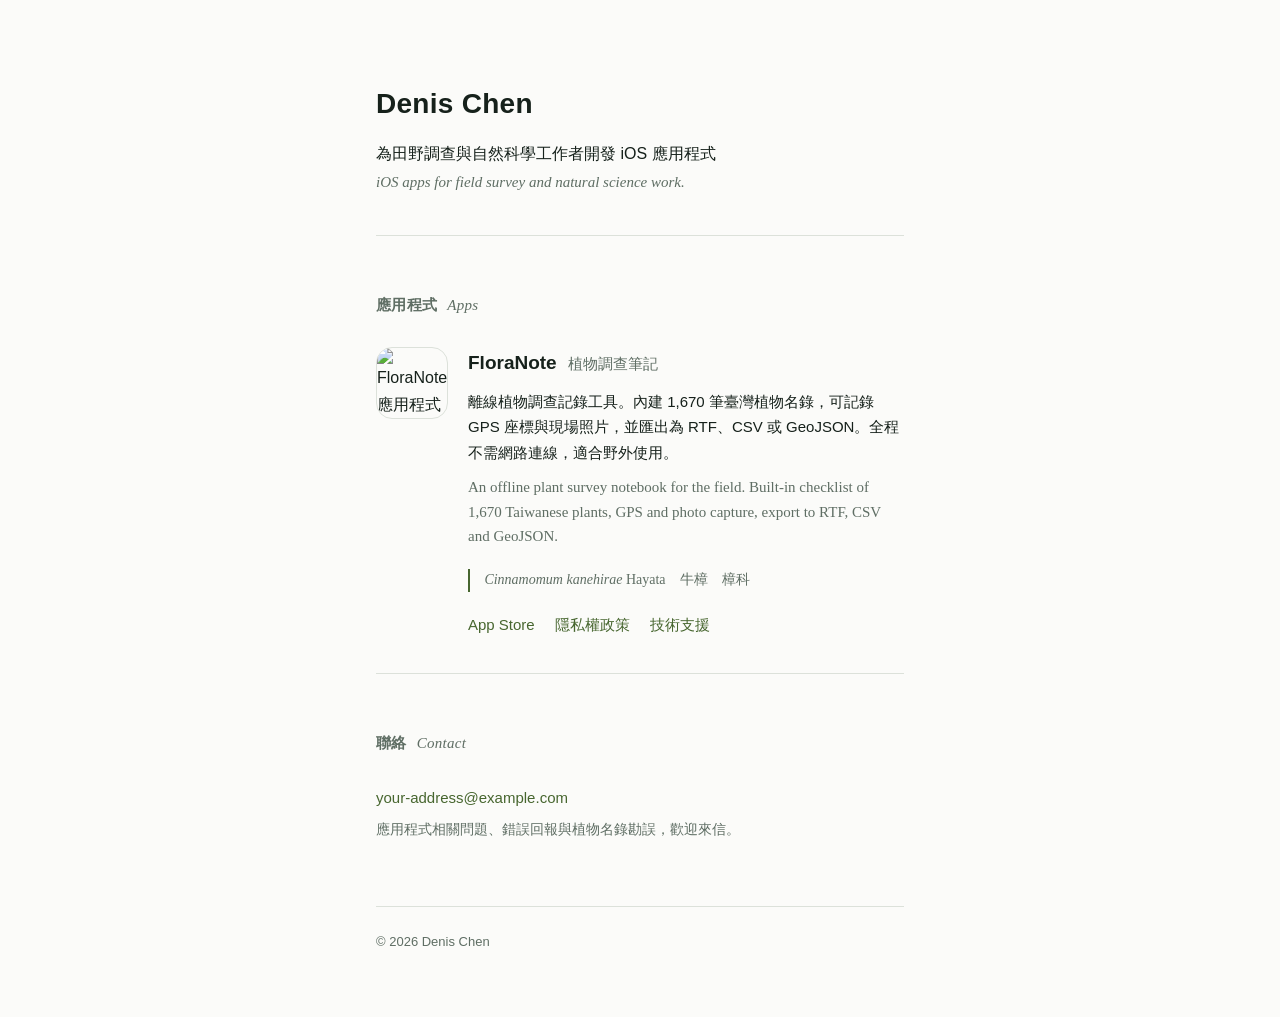
==== index.html @ 885a3c1a "feat: 建立開發者入口頁與共用樣式表 將 User Site 轉為所有 App／網站的共用文件入口：  - 新增 index.html（開發者入口頁，預留 App 條目複製區塊） - 新增 ass" ====
<!DOCTYPE html>
<html lang="zh-Hant">
<head>
<meta charset="utf-8">
<meta name="viewport" content="width=device-width, initial-scale=1">
<title>Denis Chen — iOS 應用程式開發</title>
<meta name="description" content="為田野調查與自然科學工作者開發 iOS 應用程式。FloraNote 植物調查筆記。">
<link rel="icon" href="assets/images/favicon.png">
<link rel="stylesheet" href="assets/style.css">
</head>
<body>

<div class="sheet">

  <header class="masthead">
    <h1>Denis Chen</h1>
    <p class="tagline">為田野調查與自然科學工作者開發 iOS 應用程式</p>
    <p class="tagline-en">iOS apps for field survey and natural science work.</p>
  </header>

  <main>

    <section class="apps" aria-labelledby="apps-heading">
      <h2 id="apps-heading">應用程式 <span class="gloss">Apps</span></h2>

      <!-- 每新增一個 App，複製一份 <article class="entry"> 區塊即可 -->
      <article class="entry">
        <img class="entry-icon" src="assets/images/floranote-icon.png" alt="FloraNote 應用程式圖示" width="72" height="72">
        <div class="entry-body">
          <h3>FloraNote <span class="entry-zh">植物調查筆記</span></h3>

          <p class="entry-desc">離線植物調查記錄工具。內建 1,670 筆臺灣植物名錄，可記錄 GPS 座標與現場照片，並匯出為 RTF、CSV 或 GeoJSON。全程不需網路連線，適合野外使用。</p>
          <p class="entry-desc-en">An offline plant survey notebook for the field. Built-in checklist of 1,670 Taiwanese plants, GPS and photo capture, export to RTF, CSV and GeoJSON.</p>

          <p class="specimen"><i>Cinnamomum kanehirae</i> Hayata　牛樟　樟科</p>

          <ul class="entry-links">
            <li><a href="https://apps.apple.com/app/idXXXXXXXXX">App Store</a></li>
            <li><a href="floranote/privacy.html">隱私權政策</a></li>
            <li><a href="floranote/support.html">技術支援</a></li>
          </ul>
        </div>
      </article>

    </section>

    <section class="contact" aria-labelledby="contact-heading">
      <h2 id="contact-heading">聯絡 <span class="gloss">Contact</span></h2>
      <p><a href="mailto:your-address@example.com">your-address@example.com</a></p>
      <p class="contact-note">應用程式相關問題、錯誤回報與植物名錄勘誤，歡迎來信。</p>
    </section>

  </main>

  <footer>
    <p>© 2026 Denis Chen</p>
  </footer>

</div>

</body>
</html>
---- assets/style.css ----
/* ==========================================================================
   denischencj.github.io — 共用樣式
   所有頁面（根目錄 index、各 App 子頁）皆引用此檔
   子目錄頁面請用 ../assets/style.css 引用
   ========================================================================== */

:root {
  --paper:   #FBFBF9;
  --ink:     #16211B;
  --muted:   #5F6E64;
  --rule:    #DCE1DA;
  --accent:  #47662F;

  --font-sans: -apple-system, BlinkMacSystemFont, "Segoe UI", "Helvetica Neue",
               "PingFang TC", "Noto Sans TC", "Microsoft JhengHei", sans-serif;
  --font-serif: "Iowan Old Style", "Palatino Linotype", Palatino, Georgia,
                "Songti TC", "Times New Roman", serif;

  --measure: 36rem;
}

@media (prefers-color-scheme: dark) {
  :root {
    --paper:  #131A15;
    --ink:    #E7EBE3;
    --muted:  #98A69C;
    --rule:   #2A342C;
    --accent: #9FBE73;
  }
}

*, *::before, *::after { box-sizing: border-box; }

html { -webkit-text-size-adjust: 100%; }

body {
  margin: 0;
  background: var(--paper);
  color: var(--ink);
  font-family: var(--font-sans);
  font-size: 16px;
  line-height: 1.7;
  -webkit-font-smoothing: antialiased;
}

/* --- 版面容器 ---------------------------------------------------------- */

.sheet {
  max-width: var(--measure);
  margin: 0 auto;
  padding: 5rem 1.5rem 4rem;
}

/* --- 頁首 -------------------------------------------------------------- */

.masthead {
  padding-bottom: 2.5rem;
  border-bottom: 1px solid var(--rule);
}

.masthead h1 {
  margin: 0 0 0.75rem;
  font-size: 1.75rem;
  font-weight: 600;
  letter-spacing: 0.01em;
}

.tagline {
  margin: 0;
  font-size: 1rem;
  color: var(--ink);
}

.tagline-en {
  margin: 0.2rem 0 0;
  font-family: var(--font-serif);
  font-style: italic;
  font-size: 0.9375rem;
  color: var(--muted);
}

/* --- 區段標題 ---------------------------------------------------------- */

h2 {
  margin: 3.5rem 0 1.75rem;
  font-size: 0.9375rem;
  font-weight: 600;
  letter-spacing: 0.02em;
  color: var(--muted);
}

h2 .gloss {
  font-family: var(--font-serif);
  font-style: italic;
  font-weight: 400;
  margin-left: 0.35rem;
}

/* --- 應用程式條目 ------------------------------------------------------ */

.entry {
  display: flex;
  gap: 1.25rem;
  align-items: flex-start;
  padding-bottom: 2.25rem;
  border-bottom: 1px solid var(--rule);
}

.entry + .entry { padding-top: 2.25rem; }

.entry-icon {
  flex: 0 0 auto;
  width: 72px;
  height: 72px;
  border-radius: 16px;
  border: 1px solid var(--rule);
}

.entry-body { min-width: 0; }

.entry-body h3 {
  margin: 0 0 0.6rem;
  font-size: 1.1875rem;
  font-weight: 600;
}

.entry-zh {
  font-weight: 400;
  font-size: 0.9375rem;
  color: var(--muted);
  margin-left: 0.4rem;
}

.entry-desc {
  margin: 0 0 0.6rem;
  font-size: 0.9375rem;
}

.entry-desc-en {
  margin: 0;
  font-family: var(--font-serif);
  font-size: 0.9375rem;
  line-height: 1.65;
  color: var(--muted);
}

/* 標本鑑定標籤：學名排版示例（屬名種小名斜體、命名者正體） */
.specimen {
  margin: 1.25rem 0 0;
  padding-left: 0.9rem;
  border-left: 2px solid var(--accent);
  font-family: var(--font-serif);
  font-size: 0.875rem;
  line-height: 1.6;
  color: var(--muted);
}

.specimen i { font-style: italic; }

/* --- 條目連結 ---------------------------------------------------------- */

.entry-links {
  margin: 1.25rem 0 0;
  padding: 0;
  list-style: none;
  display: flex;
  flex-wrap: wrap;
  gap: 0.4rem 1.25rem;
  font-size: 0.9375rem;
}

/* --- 聯絡 -------------------------------------------------------------- */

.contact p { margin: 0; font-size: 0.9375rem; }

.contact-note {
  margin-top: 0.5rem !important;
  color: var(--muted);
  font-size: 0.875rem !important;
}

/* --- 連結 -------------------------------------------------------------- */

a {
  color: var(--accent);
  text-decoration: none;
  border-bottom: 1px solid transparent;
}

a:hover { border-bottom-color: var(--accent); }

a:focus-visible {
  outline: 2px solid var(--accent);
  outline-offset: 3px;
  border-radius: 2px;
}

/* --- 頁尾 -------------------------------------------------------------- */

footer {
  margin-top: 4rem;
  padding-top: 1.5rem;
  border-top: 1px solid var(--rule);
  font-size: 0.8125rem;
  color: var(--muted);
}

footer p { margin: 0; }

/* --- 內文頁（隱私權、支援）共用 ---------------------------------------- */

.doc h1 {
  margin: 0 0 0.5rem;
  font-size: 1.625rem;
  font-weight: 600;
}

.doc .updated {
  margin: 0 0 2.5rem;
  padding-bottom: 2rem;
  border-bottom: 1px solid var(--rule);
  font-size: 0.875rem;
  color: var(--muted);
}

.doc h2 {
  margin: 2.75rem 0 0.75rem;
  font-size: 1.0625rem;
  color: var(--ink);
}

.doc p, .doc li { font-size: 0.9375rem; }

.doc ul { padding-left: 1.25rem; }

.doc li { margin-bottom: 0.4rem; }

.backlink {
  display: inline-block;
  margin-bottom: 2.5rem;
  font-size: 0.875rem;
}

/* --- 窄螢幕 ------------------------------------------------------------ */

@media (max-width: 480px) {
  .sheet { padding-top: 3rem; }

  .entry {
    flex-direction: column;
    gap: 1rem;
  }

  .entry-icon { width: 60px; height: 60px; border-radius: 13px; }
}
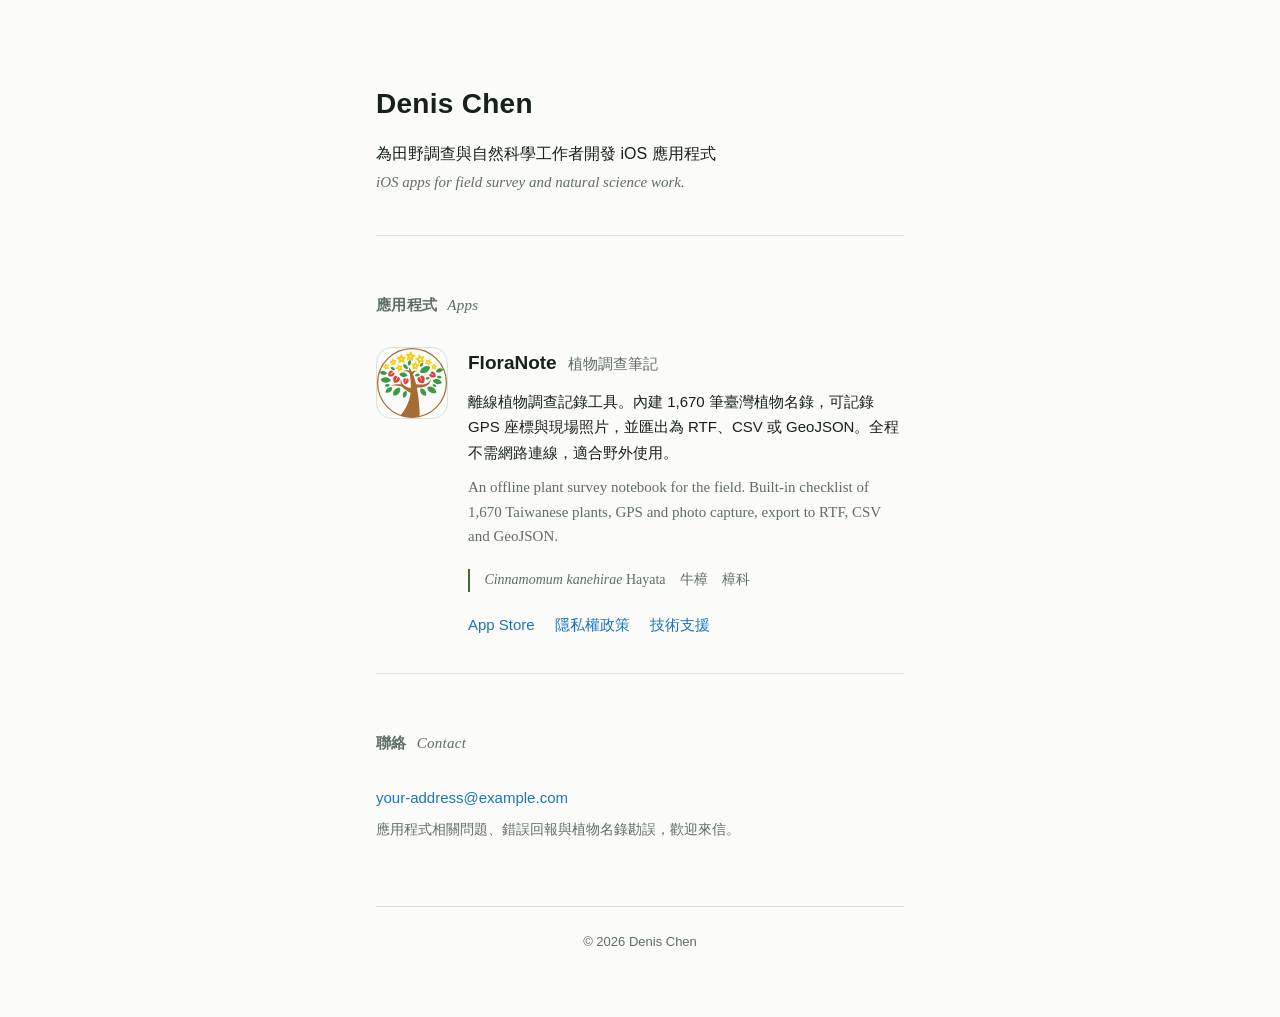
==== commit 2bd2c6bf: "style: 入口頁連結改用藍色、頁尾置中，App 圖示暫用現有 logo - 新增 --link / --link-hover 色彩 token，與 --accent 分離   （--accent " ====
--- a/index.html
+++ b/index.html
@@ -25,7 +25,7 @@
 
       <!-- 每新增一個 App，複製一份 <article class="entry"> 區塊即可 -->
       <article class="entry">
-        <img class="entry-icon" src="assets/images/floranote-icon.png" alt="FloraNote 應用程式圖示" width="72" height="72">
+        <img class="entry-icon" src="assets/images/floranote-logo.svg" alt="FloraNote 應用程式圖示" width="72" height="72">
         <div class="entry-body">
           <h3>FloraNote <span class="entry-zh">植物調查筆記</span></h3>
 
--- a/assets/style.css
+++ b/assets/style.css
@@ -10,6 +10,8 @@
   --muted:   #5F6E64;
   --rule:    #DCE1DA;
   --accent:  #47662F;
+  --link:    #1C74BD;
+  --link-hover: #155E9B;
 
   --font-sans: -apple-system, BlinkMacSystemFont, "Segoe UI", "Helvetica Neue",
                "PingFang TC", "Noto Sans TC", "Microsoft JhengHei", sans-serif;
@@ -26,6 +28,8 @@
     --muted:  #98A69C;
     --rule:   #2A342C;
     --accent: #9FBE73;
+    --link:   #63AEE4;
+    --link-hover: #8AC4F0;
   }
 }
 
@@ -182,15 +186,15 @@
 /* --- 連結 -------------------------------------------------------------- */
 
 a {
-  color: var(--accent);
+  color: var(--link);
   text-decoration: none;
   border-bottom: 1px solid transparent;
 }
 
-a:hover { border-bottom-color: var(--accent); }
+a:hover { border-bottom-color: var(--link); }
 
 a:focus-visible {
-  outline: 2px solid var(--accent);
+  outline: 2px solid var(--link);
   outline-offset: 3px;
   border-radius: 2px;
 }
@@ -199,6 +203,7 @@
 
 footer {
   margin-top: 4rem;
+  text-align: center;
   padding-top: 1.5rem;
   border-top: 1px solid var(--rule);
   font-size: 0.8125rem;
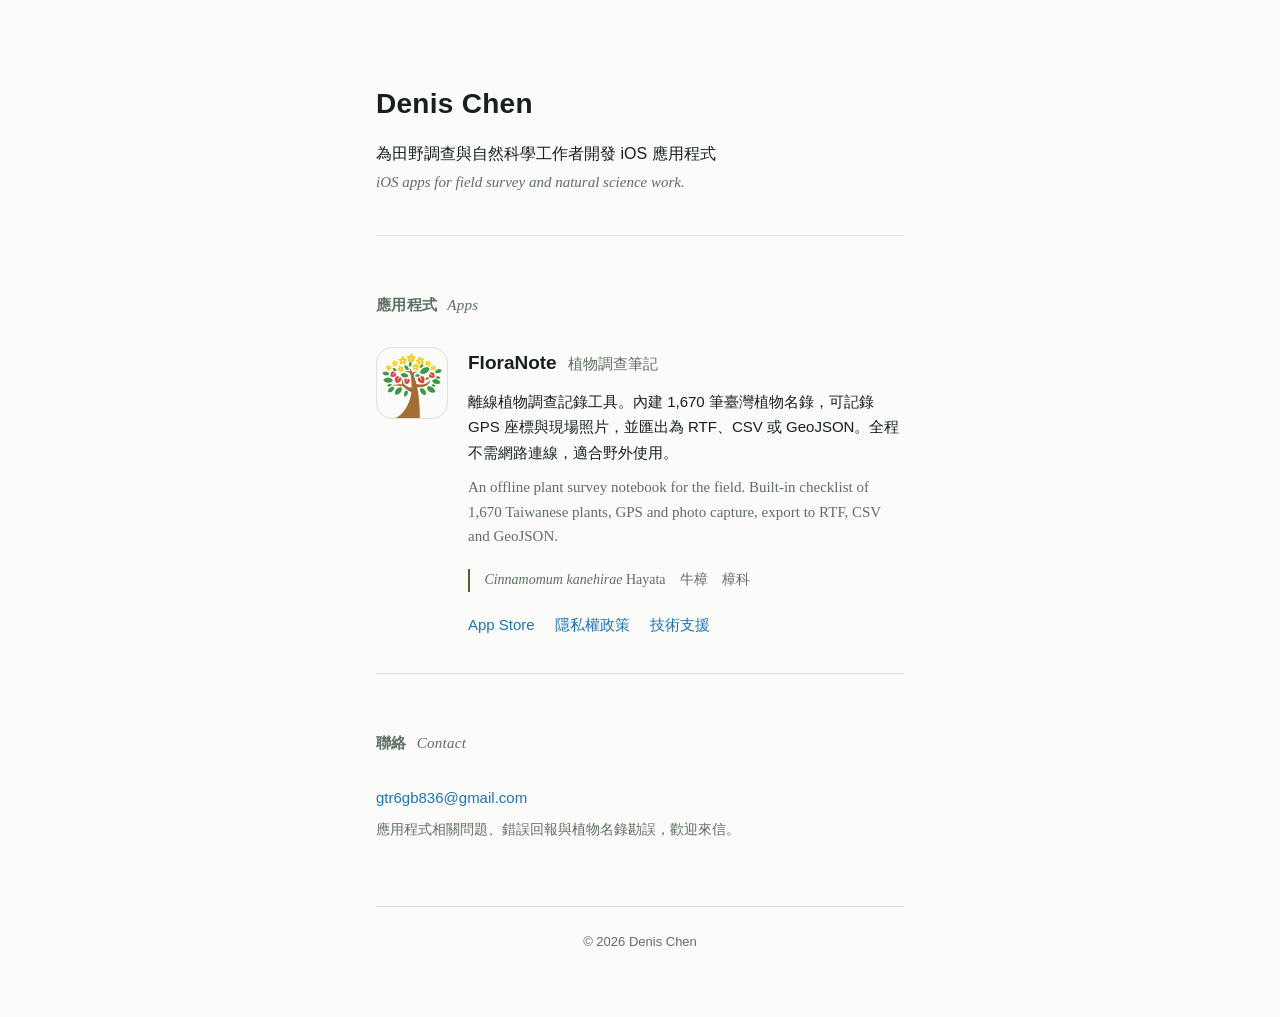
==== commit 0da8648a: "feat: 加入正式 App 圖示，填入聯絡信箱 - assets/images/floranote-icon.png（1024x1024 RGBA，來源 P03-icon.png） - index." ====
--- a/index.html
+++ b/index.html
@@ -25,7 +25,7 @@
 
       <!-- 每新增一個 App，複製一份 <article class="entry"> 區塊即可 -->
       <article class="entry">
-        <img class="entry-icon" src="assets/images/floranote-logo.svg" alt="FloraNote 應用程式圖示" width="72" height="72">
+        <img class="entry-icon" src="assets/images/floranote-icon.png" alt="FloraNote 應用程式圖示" width="72" height="72">
         <div class="entry-body">
           <h3>FloraNote <span class="entry-zh">植物調查筆記</span></h3>
 
@@ -46,7 +46,7 @@
 
     <section class="contact" aria-labelledby="contact-heading">
       <h2 id="contact-heading">聯絡 <span class="gloss">Contact</span></h2>
-      <p><a href="mailto:your-address@example.com">your-address@example.com</a></p>
+      <p><a href="mailto:gtr6gb836@gmail.com">gtr6gb836@gmail.com</a></p>
       <p class="contact-note">應用程式相關問題、錯誤回報與植物名錄勘誤，歡迎來信。</p>
     </section>
 
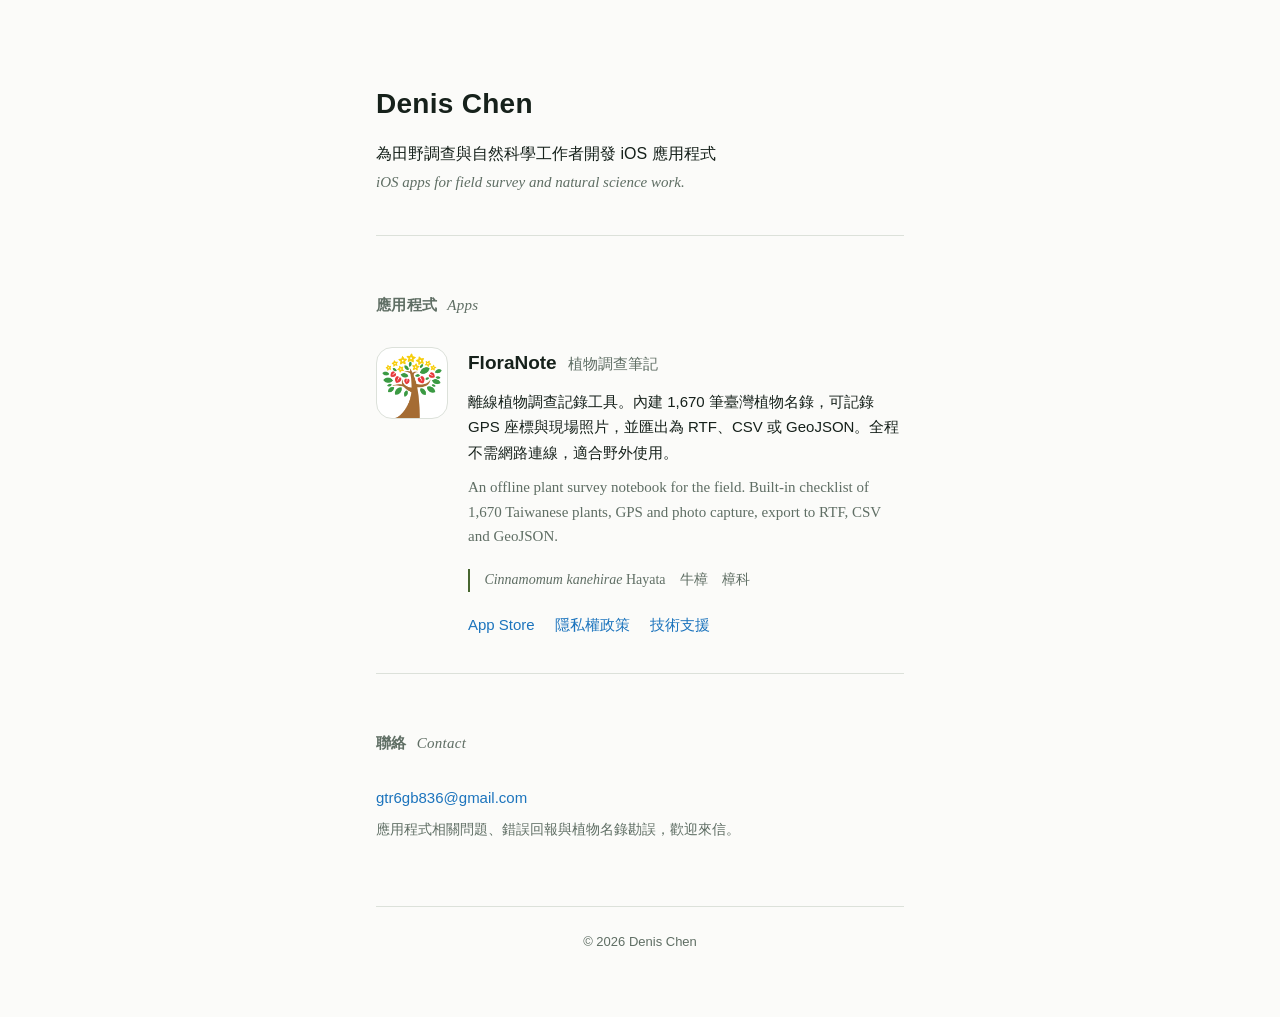
==== commit 66010db8: "fix(入口頁): FloraNote 的 App Store 連結由佔位值改為正式網址 原為 https://apps.apple.com/app/idXXXXXXXXX，點下去是無效頁面。 App" ====
--- a/index.html
+++ b/index.html
@@ -35,7 +35,7 @@
           <p class="specimen"><i>Cinnamomum kanehirae</i> Hayata　牛樟　樟科</p>
 
           <ul class="entry-links">
-            <li><a href="https://apps.apple.com/app/idXXXXXXXXX">App Store</a></li>
+            <li><a href="https://apps.apple.com/app/id6747736389">App Store</a></li>
             <li><a href="floranote/privacy.html">隱私權政策</a></li>
             <li><a href="floranote/support.html">技術支援</a></li>
           </ul>
--- a/assets/style.css
+++ b/assets/style.css
@@ -118,6 +118,9 @@
   height: 72px;
   border-radius: 16px;
   border: 1px solid var(--rule);
+  /* App 圖示為去背 PNG，補白底填滿圓角方框，維持 App Store 的圖示視覺。
+     此處刻意不隨主題切換：圖示畫布本身就是白的，深色模式下亦然。 */
+  background-color: #FFFFFF;
 }
 
 .entry-body { min-width: 0; }
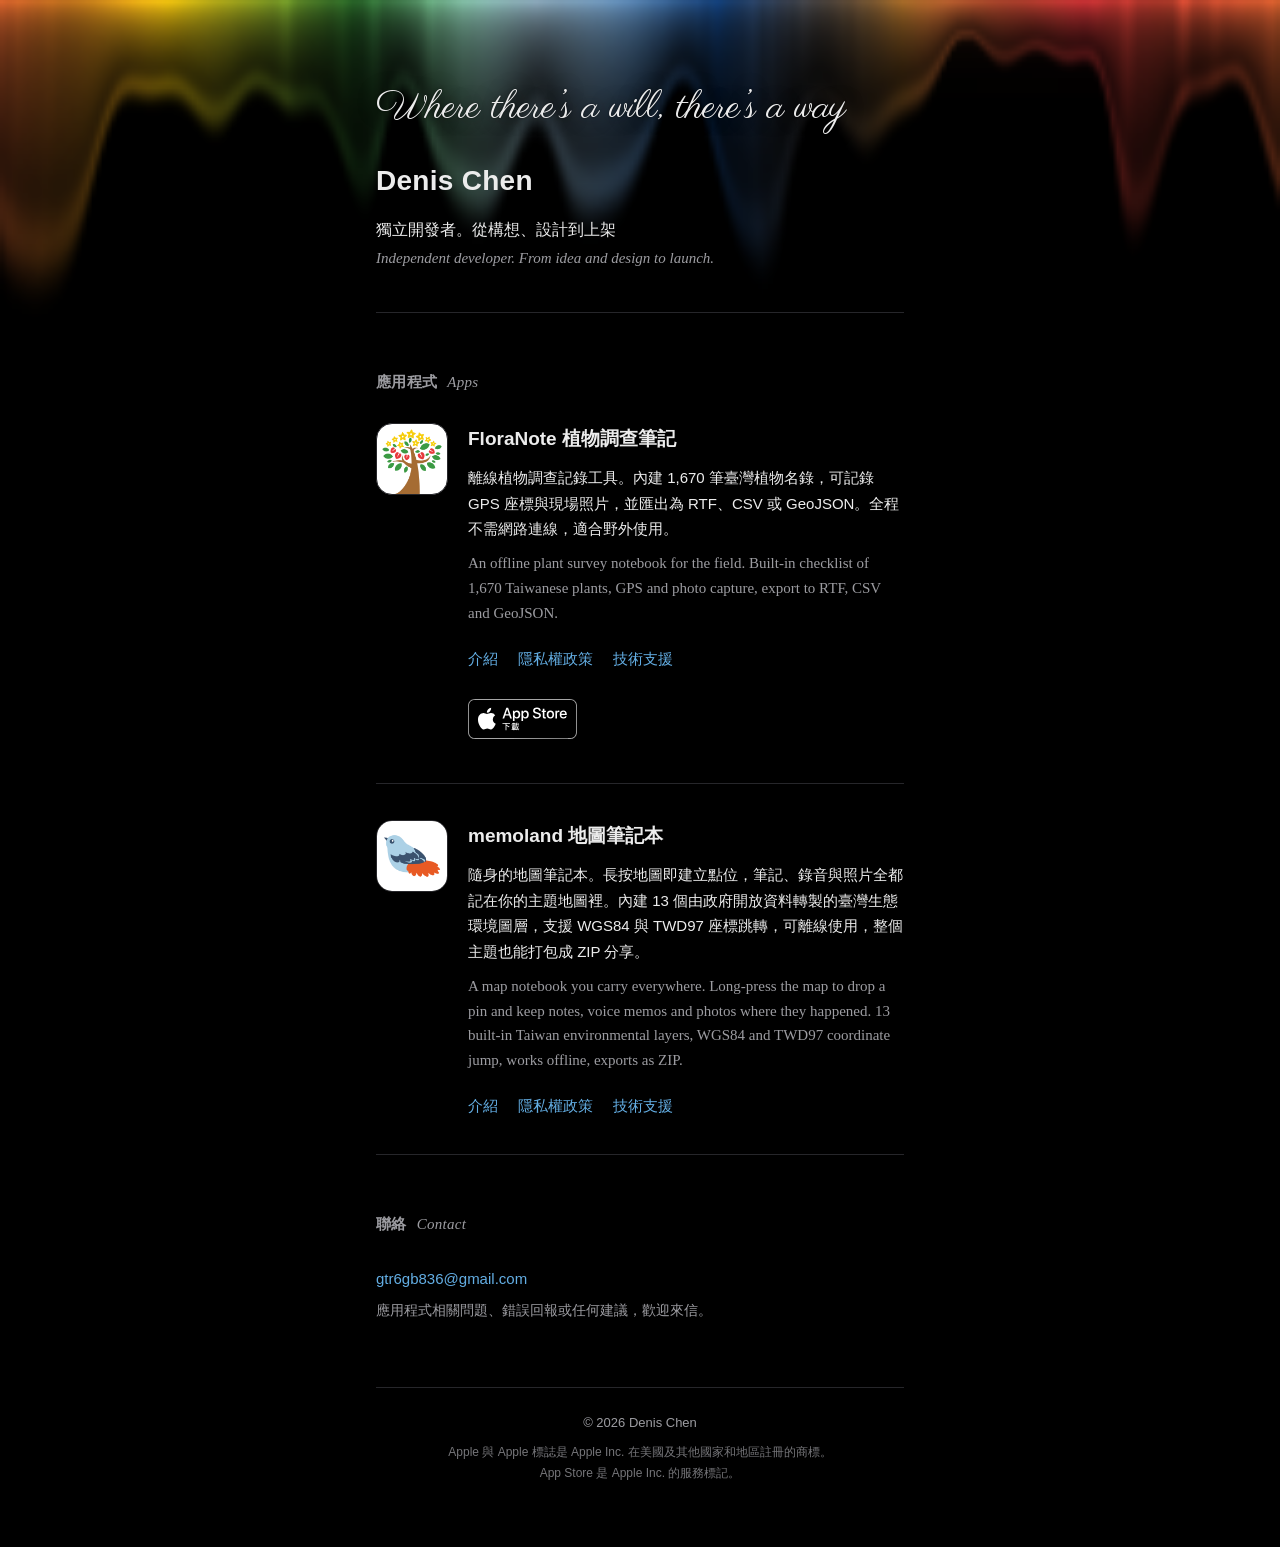
==== commit 540b41fc: "feat(入口頁): 改版為黑底極光首頁並加入 memoland；子頁頁尾連回首頁 首頁 - 固定黑底，不再隨系統切換；六個 App 子頁是各自的內嵌樣式、固定淺底，不受影響 - 頂端七色光譜取自兩個" ====
--- a/index.html
+++ b/index.html
@@ -3,19 +3,31 @@
 <head>
 <meta charset="utf-8">
 <meta name="viewport" content="width=device-width, initial-scale=1">
-<title>Denis Chen — iOS 應用程式開發</title>
-<meta name="description" content="為田野調查與自然科學工作者開發 iOS 應用程式。FloraNote 植物調查筆記。">
-<link rel="icon" href="assets/images/favicon.png">
+<title>Denis Chen — 獨立開發者</title>
+<meta name="description" content="獨立開發者 Denis Chen 的應用程式：FloraNote 植物調查筆記、memoland 地圖筆記本。">
+<meta name="theme-color" content="#000000">
+<meta name="color-scheme" content="dark">
+<link rel="icon" href="assets/images/favicon.png" sizes="256x256">
+<link rel="apple-touch-icon" href="assets/images/favicon.png">
+<link rel="preload" href="assets/fonts/parisienne-latin.woff2" as="font" type="font/woff2" crossorigin>
 <link rel="stylesheet" href="assets/style.css">
+<script>document.documentElement.classList.add('aurora-on');</script>
 </head>
 <body>
+
+<!-- 七色光譜條＋往下暈開的極光：顏色與速度在 style.css 的 --spec-1 ~ --spec-7、--spectrum-speed；
+     極光的形狀與亮度在 assets/aurora.js 開頭的 TUNE。
+     光譜條在頁面頂端時隱藏（極光本身就是它），往下捲、極光離開畫面時才淡入 -->
+<div class="spectrum" aria-hidden="true"></div>
+<canvas class="aurora" aria-hidden="true"></canvas>
 
 <div class="sheet">
 
   <header class="masthead">
+    <p class="slogan" lang="en">Where there’s a will, there’s a way</p>
     <h1>Denis Chen</h1>
-    <p class="tagline">為田野調查與自然科學工作者開發 iOS 應用程式</p>
-    <p class="tagline-en">iOS apps for field survey and natural science work.</p>
+    <p class="tagline">獨立開發者。從構想、設計到上架</p>
+    <p class="tagline-en">Independent developer. From idea and design to launch.</p>
   </header>
 
   <main>
@@ -23,21 +35,53 @@
     <section class="apps" aria-labelledby="apps-heading">
       <h2 id="apps-heading">應用程式 <span class="gloss">Apps</span></h2>
 
-      <!-- 每新增一個 App，複製一份 <article class="entry"> 區塊即可 -->
-      <article class="entry">
+      <!-- 每新增一個 App，複製一份 <article class="entry"> 區塊即可；
+           data-app 對應 style.css 裡的專屬強調色。
+           標題寫 App Store 上的完整名稱，同一字級、同一粗細 -->
+      <article class="entry" data-app="floranote">
         <img class="entry-icon" src="assets/images/floranote-icon.png" alt="FloraNote 應用程式圖示" width="72" height="72">
         <div class="entry-body">
-          <h3>FloraNote <span class="entry-zh">植物調查筆記</span></h3>
+          <h3>FloraNote 植物調查筆記</h3>
 
           <p class="entry-desc">離線植物調查記錄工具。內建 1,670 筆臺灣植物名錄，可記錄 GPS 座標與現場照片，並匯出為 RTF、CSV 或 GeoJSON。全程不需網路連線，適合野外使用。</p>
           <p class="entry-desc-en">An offline plant survey notebook for the field. Built-in checklist of 1,670 Taiwanese plants, GPS and photo capture, export to RTF, CSV and GeoJSON.</p>
 
-          <p class="specimen"><i>Cinnamomum kanehirae</i> Hayata　牛樟　樟科</p>
+          <!-- 暫時隱藏（保留備用）：拿掉 hidden 就會顯示 -->
+          <p class="specimen" hidden><i>Cinnamomum kanehirae</i> Hayata　牛樟　樟科</p>
 
           <ul class="entry-links">
-            <li><a href="https://apps.apple.com/app/id6747736389">App Store</a></li>
+            <li><a href="floranote/index.html">介紹</a></li>
             <li><a href="floranote/privacy.html">隱私權政策</a></li>
             <li><a href="floranote/support.html">技術支援</a></li>
+          </ul>
+
+          <ul class="store-badges">
+            <li><a href="https://apps.apple.com/app/id6747736389"><img src="assets/images/app-store-badge-zh-tw.svg" alt="在 App Store 下載 FloraNote" width="109" height="40"></a></li>
+          </ul>
+        </div>
+      </article>
+
+      <article class="entry" data-app="memoland">
+        <img class="entry-icon" src="assets/images/memoland-icon.png" alt="memoland 應用程式圖示" width="72" height="72">
+        <div class="entry-body">
+          <h3>memoland 地圖筆記本</h3>
+
+          <p class="entry-desc">隨身的地圖筆記本。長按地圖即建立點位，筆記、錄音與照片全都記在你的主題地圖裡。內建 13 個由政府開放資料轉製的臺灣生態環境圖層，支援 WGS84 與 TWD97 座標跳轉，可離線使用，整個主題也能打包成 ZIP 分享。</p>
+          <p class="entry-desc-en">A map notebook you carry everywhere. Long-press the map to drop a pin and keep notes, voice memos and photos where they happened. 13 built-in Taiwan environmental layers, WGS84 and TWD97 coordinate jump, works offline, exports as ZIP.</p>
+
+          <!-- 與 FloraNote 的標本標籤對應：同一個台南點位的三種座標寫法（與 App 內的範例一致）。
+               暫時隱藏（保留備用）：拿掉 hidden 就會顯示 -->
+          <p class="specimen coords" hidden><span>22.9906, 120.2022</span><span>22°59′26.2″N 120°12′07.9″E</span><span>TWD97 168208, 2543465</span></p>
+
+          <ul class="entry-links">
+            <li><a href="memoland/index.html">介紹</a></li>
+            <li><a href="memoland/privacy.html">隱私權政策</a></li>
+            <li><a href="memoland/support.html">技術支援</a></li>
+          </ul>
+
+          <!-- Apple 只授權徽章用在「已在 App Store 上架」的 App：memoland 上架後拿掉 hidden -->
+          <ul class="store-badges" hidden>
+            <li><a href="https://apps.apple.com/app/id6817054906"><img src="assets/images/app-store-badge-zh-tw.svg" alt="在 App Store 下載 memoland" width="109" height="40"></a></li>
           </ul>
         </div>
       </article>
@@ -47,16 +91,21 @@
     <section class="contact" aria-labelledby="contact-heading">
       <h2 id="contact-heading">聯絡 <span class="gloss">Contact</span></h2>
       <p><a href="mailto:gtr6gb836@gmail.com">gtr6gb836@gmail.com</a></p>
-      <p class="contact-note">應用程式相關問題、錯誤回報與植物名錄勘誤，歡迎來信。</p>
+      <p class="contact-note">應用程式相關問題、錯誤回報或任何建議，歡迎來信。</p>
     </section>
 
   </main>
 
   <footer>
     <p>© 2026 Denis Chen</p>
+    <p class="legal">
+      <span>Apple 與 Apple 標誌是 Apple Inc. 在美國及其他國家和地區註冊的商標。</span>
+      <span>App Store 是 Apple Inc. 的服務標記。</span>
+    </p>
   </footer>
 
 </div>
 
+<script src="assets/aurora.js" defer></script>
 </body>
 </html>
--- a/assets/style.css
+++ b/assets/style.css
@@ -4,14 +4,18 @@
    子目錄頁面請用 ../assets/style.css 引用
    ========================================================================== */
 
+/* 首頁固定黑底，不隨系統切換（極光需要黑色才看得出層次）。
+   各 App 子頁是自己的內嵌樣式、固定淺底，不引用本檔。 */
 :root {
-  --paper:   #FBFBF9;
-  --ink:     #16211B;
-  --muted:   #5F6E64;
-  --rule:    #DCE1DA;
-  --accent:  #47662F;
-  --link:    #1C74BD;
-  --link-hover: #155E9B;
+  color-scheme: dark;
+
+  --paper:   #000000;
+  --ink:     #ECECEC;
+  --muted:   #9C9CA1;
+  --rule:    #26262A;
+  --accent:  #9FBE73;
+  --link:    #63AEE4;
+  --link-hover: #8AC4F0;
 
   --font-sans: -apple-system, BlinkMacSystemFont, "Segoe UI", "Helvetica Neue",
                "PingFang TC", "Noto Sans TC", "Microsoft JhengHei", sans-serif;
@@ -19,21 +23,41 @@
                 "Songti TC", "Times New Roman", serif;
 
   --measure: 36rem;
-}
-
-@media (prefers-color-scheme: dark) {
-  :root {
-    --paper:  #131A15;
-    --ink:    #E7EBE3;
-    --muted:  #98A69C;
-    --rule:   #2A342C;
-    --accent: #9FBE73;
-    --link:   #63AEE4;
-    --link-hover: #8AC4F0;
-  }
+
+  /* 七色光譜：兩個 App 的自訂顏色，依色相排成彩虹（首尾相接、循環流動）
+     來源：P01 AppAssets.swift、P03 ImageAssets.swift
+     極光（aurora.js）也讀這七個值，改這裡兩邊一起變 */
+  --spec-1: #E7393C;   /* FloraNote 紅   redButtonColor */
+  --spec-2: #FF6D38;   /* memoland  橘   appAccent */
+  --spec-3: #F1C40F;   /* FloraNote 黃   yellowButtonColor */
+  --spec-4: #3D9A3D;   /* FloraNote 綠   plantRecordCountColor */
+  --spec-5: #ACD1E6;   /* memoland  淡藍 appMutedBlue */
+  --spec-6: #184E95;   /* memoland  藍   appSlate */
+  --spec-7: #A56B28;   /* FloraNote 咖啡 coffeeBackgroundColor */
+
+  --spectrum-h: 5px;        /* 光譜條高度 */
+  --spectrum-speed: 14s;    /* 流動一圈的時間（極光跟著同一個時鐘） */
+
+  /* 各 App 專屬強調色（條目裡的引文邊線用） */
+  --floranote: #3D9A3D;
+  --memoland:  #FF6D38;
+}
+
+/* Slogan 用的書寫體。字型檔放在站台內，不外連 Google，授權見 assets/fonts/Parisienne-OFL.txt */
+@font-face {
+  font-family: "Parisienne";
+  font-style: normal;
+  font-weight: 400;
+  font-display: swap;
+  src: url("fonts/parisienne-latin.woff2") format("woff2");
+  unicode-range: U+0000-00FF, U+0131, U+0152-0153, U+02BB-02BC, U+02C6, U+02DA, U+02DC,
+                 U+2000-206F, U+20AC, U+2122, U+2212, U+2215, U+FEFF, U+FFFD;
 }
 
 *, *::before, *::after { box-sizing: border-box; }
+
+/* 有 hidden 屬性就一定隱藏，不被 .coords 之類的 display 設定蓋掉 */
+[hidden] { display: none !important; }
 
 html { -webkit-text-size-adjust: 100%; }
 
@@ -47,9 +71,72 @@
   -webkit-font-smoothing: antialiased;
 }
 
+/* --- 七色光譜條 -------------------------------------------------------- */
+/* 放在 body 第一個子元素，貼齊視窗最頂端、捲動時固定。
+   漸層以 --spec-1 開頭也以 --spec-1 結尾；偽元素寬度兩倍、背景平鋪兩份，
+   再用 transform 位移自身一半，所以循環的接縫看不出來。 */
+
+.spectrum {
+  position: sticky;
+  top: 0;
+  z-index: 10;
+  height: var(--spectrum-h);
+  overflow: hidden;
+  pointer-events: none;
+}
+
+/* 有極光時：頁面頂端先隱藏（極光就是它），aurora.js 依捲動距離把 --bar-o 從 0 拉到 1。
+   沒有 JS 或畫不出極光時沒有 aurora-on，光譜條照常顯示。 */
+.aurora-on .spectrum { opacity: var(--bar-o, 0); }
+
+.spectrum::before {
+  content: "";
+  position: absolute;
+  top: 0;
+  left: 0;
+  width: 200%;
+  height: 100%;
+  background-image: linear-gradient(90deg,
+    var(--spec-1), var(--spec-2), var(--spec-3), var(--spec-4),
+    var(--spec-5), var(--spec-6), var(--spec-7), var(--spec-1));
+  background-size: 50% 100%;
+  background-repeat: repeat-x;
+  animation: spectrum-flow var(--spectrum-speed) linear infinite;
+  will-change: transform;
+}
+
+@keyframes spectrum-flow {
+  from { transform: translateX(0); }
+  to   { transform: translateX(-50%); }
+}
+
+/* --- 極光 -------------------------------------------------------------- */
+/* 光譜條往下暈開的光幕，由 assets/aurora.js 逐格繪製。
+   貼在頁面頂端、隨頁面捲走（不固定在視窗上，往下讀內文時不干擾）。
+   畫布解析度刻意很低，交給瀏覽器放大，放大本身就是柔化。 */
+
+.aurora {
+  position: absolute;
+  top: 0;
+  left: 0;
+  z-index: 0;
+  display: block;
+  width: 100%;
+  /* 大部分垂幕約畫面高度的 1/8，少數長舌可伸到約 1/3（長短在 aurora.js 的 colLen） */
+  height: clamp(300px, 48vh, 540px);
+  height: clamp(300px, 48svh, 540px);   /* iOS 工具列伸縮時高度不跳動 */
+  pointer-events: none;
+}
+
+@media (prefers-reduced-motion: reduce) {
+  .spectrum::before { animation: none; }
+}
+
 /* --- 版面容器 ---------------------------------------------------------- */
 
 .sheet {
+  position: relative;
+  z-index: 1;
   max-width: var(--measure);
   margin: 0 auto;
   padding: 5rem 1.5rem 4rem;
@@ -60,6 +147,18 @@
 .masthead {
   padding-bottom: 2.5rem;
   border-bottom: 1px solid var(--rule);
+}
+
+.slogan {
+  margin: 0 0 1.5rem;
+  font-family: "Parisienne", "Snell Roundhand", "Apple Chancery", cursive;
+  /* 手機上隨寬度縮小，讓整句維持一行；真的要換行時，balance 會平均斷在逗號後 */
+  font-size: clamp(1.375rem, 6.8vw, 2.375rem);
+  line-height: 1.25;
+  text-wrap: balance;
+  color: var(--ink);
+  /* 疊在極光上時，用一圈很淡的黑暈把字托出來 */
+  text-shadow: 0 0 18px rgba(0, 0, 0, 0.55), 0 0 2px rgba(0, 0, 0, 0.4);
 }
 
 .masthead h1 {
@@ -111,6 +210,10 @@
 }
 
 .entry + .entry { padding-top: 2.25rem; }
+
+/* 每個 App 用自己的強調色；沒標 data-app 的條目退回站台的 --accent */
+.entry[data-app="floranote"] { --entry-accent: var(--floranote); }
+.entry[data-app="memoland"]  { --entry-accent: var(--memoland); }
 
 .entry-icon {
   flex: 0 0 auto;
@@ -131,13 +234,6 @@
   font-weight: 600;
 }
 
-.entry-zh {
-  font-weight: 400;
-  font-size: 0.9375rem;
-  color: var(--muted);
-  margin-left: 0.4rem;
-}
-
 .entry-desc {
   margin: 0 0 0.6rem;
   font-size: 0.9375rem;
@@ -155,7 +251,7 @@
 .specimen {
   margin: 1.25rem 0 0;
   padding-left: 0.9rem;
-  border-left: 2px solid var(--accent);
+  border-left: 2px solid var(--entry-accent, var(--accent));
   font-family: var(--font-serif);
   font-size: 0.875rem;
   line-height: 1.6;
@@ -163,6 +259,16 @@
 }
 
 .specimen i { font-style: italic; }
+
+/* 座標示例：同一個點的三種寫法，窄螢幕時整組換行、不在數字中間斷開 */
+.coords {
+  display: flex;
+  flex-wrap: wrap;
+  gap: 0.1em 1.1em;
+  font-variant-numeric: tabular-nums;
+}
+
+.coords span { white-space: nowrap; }
 
 /* --- 條目連結 ---------------------------------------------------------- */
 
@@ -172,8 +278,37 @@
   list-style: none;
   display: flex;
   flex-wrap: wrap;
-  gap: 0.4rem 1.25rem;
+  align-items: center;
+  gap: 0.75rem 1.25rem;
   font-size: 0.9375rem;
+}
+
+/* 商店徽章：獨立一行，App Store 排第一（Apple 規定），之後的 Google Play 接在後面。
+   官方圖檔不可改色、不可變形、不可做成灰色停用狀態；
+   螢幕上最小高度 40px，周圍留白至少為高度的 1/4 = 10px（Apple 行銷指南） */
+.store-badges {
+  margin: 1.75rem 0 0;   /* 與上方三個文字連結拉開距離 */
+  padding: 0;
+  list-style: none;
+  display: flex;
+  flex-wrap: wrap;
+  gap: 10px 12px;
+}
+
+.store-badges a {
+  display: inline-block;
+  line-height: 0;
+  border-bottom: 0;
+  border-radius: 7px;
+  transition: opacity 0.15s;
+}
+
+.store-badges a:hover { opacity: 0.8; }
+
+.store-badges img {
+  display: block;
+  width: auto;
+  height: 40px;
 }
 
 /* --- 聯絡 -------------------------------------------------------------- */
@@ -215,6 +350,19 @@
 
 footer p { margin: 0; }
 
+/* Apple 商標聲明（使用 App Store 徽章的授權條件） */
+footer .legal {
+  margin-top: 0.5rem;
+  font-size: 0.75rem;
+  opacity: 0.75;
+}
+
+/* 一句一行；窄螢幕上單句放不下時，balance 讓斷開的兩段長度平均 */
+footer .legal span {
+  display: block;
+  text-wrap: balance;
+}
+
 /* --- 內文頁（隱私權、支援）共用 ---------------------------------------- */
 
 .doc h1 {
@@ -252,7 +400,11 @@
 /* --- 窄螢幕 ------------------------------------------------------------ */
 
 @media (max-width: 480px) {
+  :root { --spectrum-h: 4px; }
+
   .sheet { padding-top: 3rem; }
+
+  .slogan { margin-bottom: 1.25rem; }
 
   .entry {
     flex-direction: column;
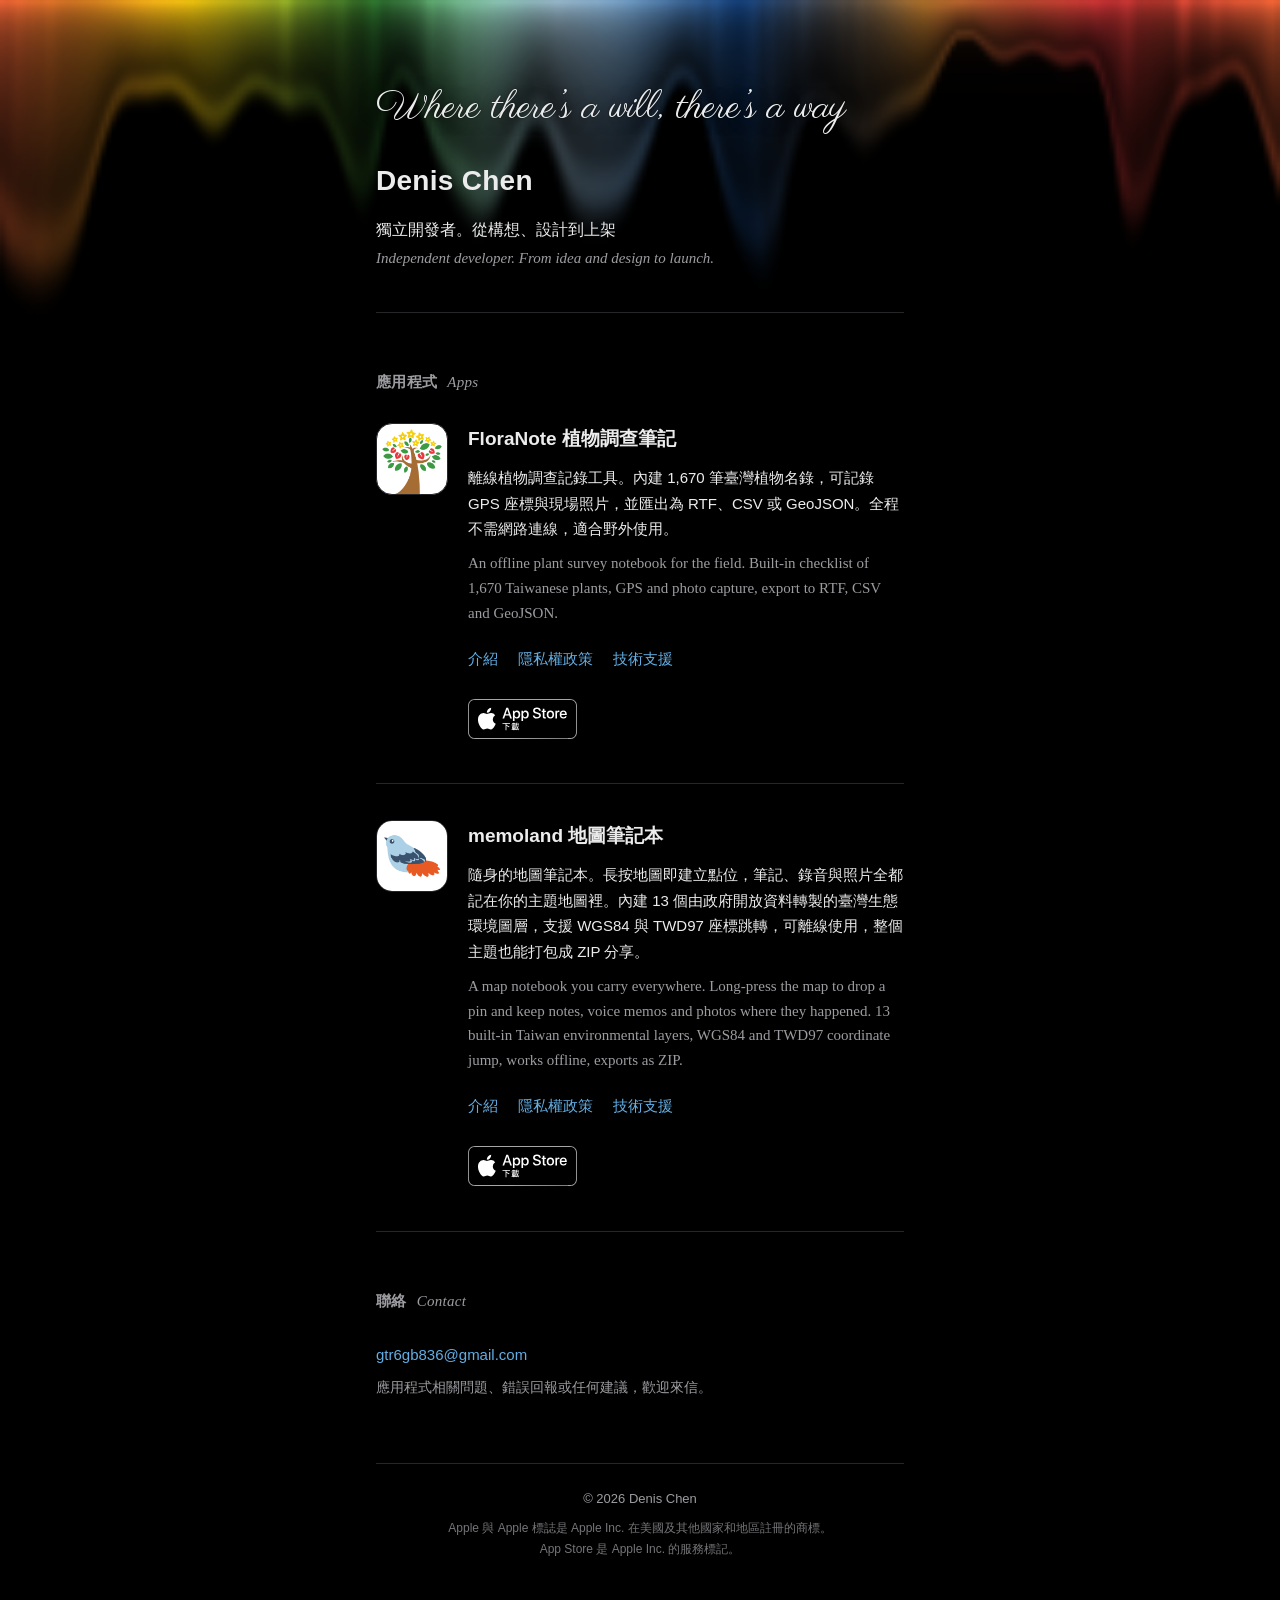
==== commit 6d56011e: "feat(入口頁): memoland 已上架，顯示 App Store 徽章 memoland 地圖筆記本 1.0.261012 於 2026-10-16 在 App Store 發佈（id6817" ====
--- a/index.html
+++ b/index.html
@@ -79,8 +79,8 @@
             <li><a href="memoland/support.html">技術支援</a></li>
           </ul>
 
-          <!-- Apple 只授權徽章用在「已在 App Store 上架」的 App：memoland 上架後拿掉 hidden -->
-          <ul class="store-badges" hidden>
+          <!-- Apple 只授權徽章用在「已在 App Store 上架」的 App：memoland 已於 2026-10-16 上架 -->
+          <ul class="store-badges">
             <li><a href="https://apps.apple.com/app/id6817054906"><img src="assets/images/app-store-badge-zh-tw.svg" alt="在 App Store 下載 memoland" width="109" height="40"></a></li>
           </ul>
         </div>
